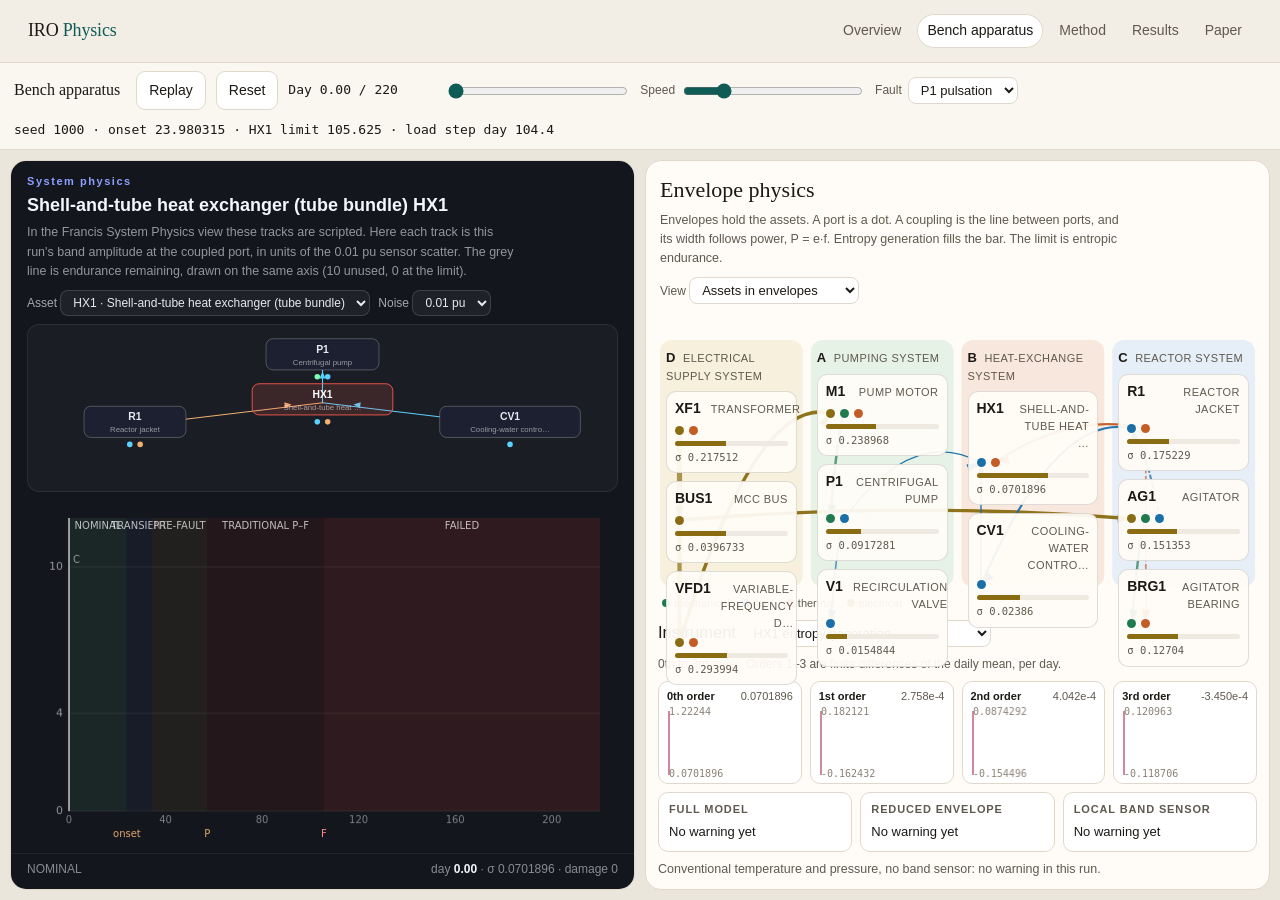
==== site/bench.html @ 2b1d7eea "Add the IRO Physics site and Pages workflow Publish a static bench apparatus for the toy plant: a cl" ====
<!DOCTYPE html>
<html lang="en">
<head>
  <meta charset="utf-8">
  <meta name="viewport" content="width=device-width, initial-scale=1">
  <title>Bench apparatus · IRO Physics</title>
  <link rel="stylesheet" href="css/site.css">
</head>
<body class="app">
  <header class="top">
    <a class="brand" href="index.html">IRO <span>Physics</span></a>
    <nav>
      <a href="index.html">Overview</a>
      <a href="bench.html" aria-current="page">Bench apparatus</a>
      <a href="method.html">Method</a>
      <a href="results.html">Results</a>
      <a href="paper.html">Paper</a>
    </nav>
  </header>
  <div class="bench-bar" id="benchBar"></div>
  <main class="split">
    <section class="pane" id="physics" aria-label="Classic physics view"></section>
    <section class="pane" id="envelope" aria-label="Envelope physics view"></section>
  </main>
  <script type="module" src="js/bench.js"></script>
</body>
</html>
---- site/css/site.css ----
:root {
  --paper: #f3efe6;
  --paper-2: #faf7f1;
  --card: #fffcf7;
  --ink: #1c1915;
  --muted: #5f594e;
  --faint: #8a8276;
  --line: #e0d8cb;
  --teal: #0f5c56;
  --teal-soft: #e5f2f0;
  --damage: #9f1239;
  --safe: #1f6b3a;
  --design: #8a6d12;
  --shadow: 0 10px 30px rgba(28, 25, 21, 0.05);
  --sans: "Segoe UI", "Helvetica Neue", Helvetica, Arial, sans-serif;
  --serif: "Iowan Old Style", Palatino, "Palatino Linotype", Georgia, serif;
  --mono: ui-monospace, "SFMono-Regular", Menlo, Consolas, monospace;
  --mech: #1f7a4d;
  --fluid: #1a6fa8;
  --therm: #c45c26;
  --elec: #8a6d12;
  color-scheme: light;
}

* { box-sizing: border-box; }
html, body { margin: 0; padding: 0; }
body {
  background: var(--paper);
  color: var(--ink);
  font: 16.5px/1.55 var(--sans);
}
a { color: var(--teal); }
a:hover { color: #083f3b; }
img, svg { max-width: 100%; }

.top {
  display: flex;
  align-items: center;
  justify-content: space-between;
  gap: 24px;
  padding: 14px 28px;
  border-bottom: 1px solid var(--line);
  background: rgba(243, 239, 230, 0.92);
  position: sticky;
  top: 0;
  z-index: 20;
}
.brand {
  font-family: var(--serif);
  font-size: 18px;
  color: var(--ink);
  text-decoration: none;
  letter-spacing: -0.01em;
}
.brand span { color: var(--teal); }
.top nav { display: flex; gap: 6px; flex-wrap: wrap; }
.top nav a {
  color: var(--muted);
  text-decoration: none;
  font-size: 14px;
  padding: 6px 10px;
  border-radius: 999px;
}
.top nav a[aria-current="page"] {
  color: var(--ink);
  background: #fff;
  box-shadow: inset 0 0 0 1px var(--line);
}

.wrap { max-width: 980px; margin: 0 auto; padding: 36px 24px 80px; }
.kicker {
  font-size: 12px;
  letter-spacing: 0.14em;
  text-transform: uppercase;
  color: var(--teal);
  font-weight: 650;
  margin: 0 0 8px;
}
h1 {
  font-family: var(--serif);
  font-weight: 500;
  font-size: 40px;
  line-height: 1.15;
  letter-spacing: -0.02em;
  margin: 0 0 16px;
}
.lede { font-size: 18.5px; line-height: 1.5; max-width: 68ch; margin: 0 0 18px; }
.lede + .lede { color: var(--muted); font-size: 16.5px; }
.actions { display: flex; gap: 10px; margin: 22px 0 8px; }

.btn, button.btn, a.btn {
  display: inline-flex;
  align-items: center;
  gap: 6px;
  border: 1px solid var(--line);
  background: #fff;
  color: var(--ink);
  border-radius: 9px;
  padding: 8px 12px;
  font: inherit;
  font-size: 14px;
  text-decoration: none;
  cursor: pointer;
}
.btn.primary { background: var(--teal); color: #fff; border-color: var(--teal); }
.btn.primary:hover { color: #fff; background: #0c4e49; }
.btn:hover { background: var(--paper-2); }

.story { margin-top: 36px; display: flex; flex-direction: column; gap: 34px; }
figure.plate {
  margin: 0;
  background: var(--card);
  border: 1px solid var(--line);
  border-radius: 16px;
  padding: 14px 14px 18px;
  box-shadow: var(--shadow);
}
figure.plate img { display: block; width: 100%; height: auto; border-radius: 8px; background: #fff; }
figure.plate figcaption { padding: 12px 8px 0; }
figure.plate h2 {
  font-family: var(--serif);
  font-size: 22px;
  font-weight: 500;
  margin: 0 0 6px;
}
figure.plate p { margin: 0; color: var(--muted); max-width: 78ch; }
.stats {
  display: grid;
  grid-template-columns: repeat(auto-fit, minmax(200px, 1fr));
  gap: 8px 16px;
  margin: 14px 0 0;
  padding: 0;
}
.stats div {
  border-top: 1px solid var(--line);
  padding-top: 6px;
}
.stats dt { font-size: 12px; color: var(--faint); margin: 0; }
.stats dd {
  margin: 2px 0 0;
  font-family: var(--mono);
  font-size: 13.5px;
  color: var(--ink);
  word-break: break-all;
}

.page h1 { font-size: 36px; }
.prose { max-width: 82ch; }
.prose h1 { display: none; }
.prose h2 { font-family: var(--serif); font-weight: 500; font-size: 26px; margin: 1.6em 0 0.4em; }
.prose h3 { font-size: 16px; margin: 1.3em 0 0.3em; }
.prose p { margin: 0.6em 0; }
.prose ul { padding-left: 1.2em; }
.prose code {
  font-family: var(--mono);
  font-size: 0.88em;
  background: #fff;
  border: 1px solid var(--line);
  border-radius: 4px;
  padding: 0 4px;
}
.prose pre {
  background: #1c1915;
  color: #f4efe6;
  padding: 12px 14px;
  border-radius: 10px;
  overflow: auto;
}
.prose pre code { background: none; border: 0; color: inherit; padding: 0; }
.prose table { border-collapse: collapse; width: 100%; margin: 12px 0 18px; font-size: 14px; }
.prose th, .prose td { border-bottom: 1px solid var(--line); text-align: left; vertical-align: top; padding: 7px 8px; }
.prose th { font-size: 12px; color: var(--muted); font-weight: 650; }
.table-scroll { overflow-x: auto; margin: 8px 0 20px; }
.tabs { display: flex; gap: 6px; margin: 8px 0 18px; }
.tabs button[aria-selected="true"] { background: var(--ink); color: #fff; border-color: var(--ink); }

.results h2 { font-family: var(--serif); font-weight: 500; font-size: 28px; margin: 36px 0 8px; }
.results h3 { font-size: 15px; margin: 22px 0 8px; color: var(--muted); font-weight: 650; }
.results .note { color: var(--muted); max-width: 78ch; }
.results table { border-collapse: collapse; width: 100%; font-size: 13.5px; background: var(--card); }
.results th, .results td {
  border-bottom: 1px solid var(--line);
  padding: 7px 8px;
  text-align: left;
  vertical-align: top;
  font-variant-numeric: tabular-nums;
}
.results th { font-size: 11.5px; letter-spacing: 0.02em; color: var(--muted); font-weight: 650; background: #f7f3eb; }
.results td.num, .results th.num { font-family: var(--mono); font-size: 12px; }
.results figure.plate { margin: 14px 0 8px; }
.pair {
  display: grid;
  grid-template-columns: repeat(auto-fit, minmax(180px, 1fr));
  gap: 8px 18px;
  margin: 8px 0 0;
}
.pair div { border-top: 1px solid var(--line); padding-top: 6px; }
.pair dt { font-size: 12px; color: var(--faint); }
.pair dd { margin: 2px 0 0; font-family: var(--mono); font-size: 13px; }

.paper-card {
  margin-top: 18px;
  background: var(--card);
  border: 1px dashed var(--line);
  border-radius: 16px;
  padding: 28px;
  max-width: 640px;
}
.paper-card.live { border-style: solid; }
.paper-card h2 { font-family: var(--serif); font-weight: 500; margin: 0 0 8px; }
.placeholder {
  display: inline-block;
  font-size: 12px;
  letter-spacing: 0.08em;
  text-transform: uppercase;
  color: var(--warn);
  font-weight: 700;
  margin-bottom: 8px;
}

.foot {
  max-width: 980px;
  margin: 0 auto;
  padding: 8px 24px 28px;
  color: var(--faint);
  font-size: 13px;
}

/* Bench */
body.app { height: 100vh; overflow: hidden; display: flex; flex-direction: column; background: #ebe6dc; }
body.app .top { flex: none; }
.bench-bar {
  flex: none;
  display: flex;
  align-items: center;
  gap: 10px;
  padding: 8px 14px;
  border-bottom: 1px solid var(--line);
  background: var(--paper-2);
  flex-wrap: wrap;
}
.bench-name { font-family: var(--serif); font-size: 16px; margin-right: 6px; }
.bench-bar label { font-size: 12px; color: var(--muted); display: inline-flex; align-items: center; gap: 6px; }
.bench-bar input[type="range"] { width: 180px; accent-color: var(--teal); }
.bench-bar select, .pane select {
  font: inherit;
  font-size: 13px;
  background: #fff;
  color: var(--ink);
  border: 1px solid var(--line);
  border-radius: 8px;
  padding: 4px 8px;
}
.day-read { font-family: var(--mono); font-size: 13px; min-width: 148px; }
.split { flex: 1; min-height: 0; display: flex; gap: 10px; padding: 10px; }
.pane {
  flex: 1;
  min-width: 0;
  min-height: 0;
  display: flex;
  flex-direction: column;
  background: var(--card);
  border: 1px solid var(--line);
  border-radius: 16px;
  overflow: hidden;
}
.pane-scroll { overflow: auto; display: flex; flex-direction: column; height: 100%; }

.physics {
  background: #14161d;
  color: #e7e9f0;
  height: 100%;
  display: flex;
  flex-direction: column;
  min-height: 0;
}
.physics header { padding: 12px 16px 0; flex: none; }
.phys-kicker {
  color: #8ea0ff;
  font-size: 11px;
  font-weight: 700;
  letter-spacing: 0.14em;
}
.physics h2 { margin: 2px 0 0; font-size: 18px; font-weight: 600; color: #f4f6fb; }
.physics .honest {
  margin: 4px 0 0;
  color: rgba(255, 255, 255, 0.55);
  font-size: 12.5px;
  max-width: 70ch;
}
.phys-controls {
  display: flex;
  flex-wrap: wrap;
  gap: 8px;
  align-items: center;
  padding: 8px 16px;
  font-size: 12px;
  color: rgba(255, 255, 255, 0.62);
}
.physics button, .physics select {
  background: rgba(255, 255, 255, 0.05);
  color: #e7e9f0;
  border: 1px solid rgba(255, 255, 255, 0.14);
  border-radius: 8px;
  font: inherit;
  font-size: 12px;
  padding: 4px 8px;
}
.physics button { cursor: pointer; }
.physics input[type="range"] { accent-color: #8ea0ff; width: 90px; }
.phys-sch { height: 168px; margin: 0 16px; flex: none; background: rgba(255, 255, 255, 0.03); border: 1px solid rgba(255, 255, 255, 0.08); border-radius: 12px; }
.phys-sch svg { width: 100%; height: 100%; display: block; }
.chart-wrap { position: relative; flex: 1; min-height: 180px; margin: 8px 16px 0; }
.chart-wrap canvas { width: 100%; height: 100%; display: block; }
.tip {
  position: absolute;
  z-index: 3;
  pointer-events: none;
  background: #0d0f14;
  color: #e7e9f0;
  border: 1px solid rgba(255, 255, 255, 0.16);
  border-radius: 8px;
  padding: 7px 9px;
  font-size: 12px;
  line-height: 1.4;
  max-width: 240px;
  box-shadow: 0 8px 24px rgba(0, 0, 0, 0.4);
}
.tip[hidden] { display: none; }
.tip b { font-size: 12.5px; }
.tip .sub { color: rgba(255, 255, 255, 0.55); }
.phys-foot {
  flex: none;
  display: flex;
  justify-content: space-between;
  gap: 12px;
  padding: 6px 16px 10px;
  color: rgba(255, 255, 255, 0.5);
  font-size: 12px;
  border-top: 1px solid rgba(255, 255, 255, 0.06);
  margin-top: 6px;
}
.phys-foot b { color: #f4f6fb; font-weight: 650; }

.env-head { padding: 12px 14px 0; flex: none; }
.env-head h2 { margin: 0; font-family: var(--serif); font-weight: 500; font-size: 22px; }
.env-head .honest { margin: 4px 0 0; color: var(--muted); font-size: 12.5px; max-width: 68ch; }
.env-tools { display: flex; flex-wrap: wrap; gap: 8px; align-items: center; padding: 8px 14px; font-size: 12px; color: var(--muted); }
.env-stage { position: relative; flex: 1; min-height: 240px; margin: 0 10px; }
.env-svg { position: absolute; inset: 0; width: 100%; height: 100%; overflow: visible; z-index: 1; }
.env-cols {
  position: relative;
  z-index: 2;
  display: flex;
  gap: 8px;
  height: 100%;
  padding: 28px 4px 8px;
  pointer-events: none;
}
.env-col {
  flex: 1;
  min-width: 0;
  border-radius: 12px;
  padding: 8px 6px;
  display: flex;
  flex-direction: column;
  pointer-events: none;
}
.env-col header {
  font-size: 11px;
  letter-spacing: 0.04em;
  text-transform: uppercase;
  color: var(--muted);
  margin-bottom: 6px;
}
.env-col header b { color: var(--ink); font-size: 13px; letter-spacing: 0; margin-right: 4px; }
.env-stack { display: flex; flex-direction: column; justify-content: space-evenly; gap: 8px; flex: 1; }
.asset {
  pointer-events: auto;
  background: rgba(255, 252, 247, 0.94);
  border: 1px solid rgba(28, 25, 21, 0.14);
  border-radius: 10px;
  padding: 6px 8px 7px;
}
.asset.at-limit { box-shadow: inset 0 0 0 1.5px var(--damage); }
.asset header { display: flex; justify-content: space-between; gap: 6px; align-items: baseline; }
.asset header b { font-size: 14px; }
.asset header span { font-size: 11px; color: var(--muted); text-align: right; }
.ports { display: flex; gap: 5px; margin-top: 5px; flex-wrap: wrap; }
.port {
  width: 9px; height: 9px; border-radius: 50%;
  box-shadow: 0 0 0 1px rgba(255, 255, 255, 0.8);
}
.meter { height: 5px; border-radius: 99px; background: #efeae1; margin-top: 6px; overflow: hidden; }
.meter i { display: block; height: 100%; width: 0; background: var(--safe); }
.meter i.region-design { background: var(--design); }
.meter i.region-safe { background: var(--safe); }
.meter i.region-damage { background: var(--damage); }
.asset .nums { display: block; margin-top: 3px; font-family: var(--mono); font-size: 10.5px; color: var(--muted); }
.asset.at-limit .nums { color: var(--damage); }
.legend {
  display: flex; gap: 12px; flex-wrap: wrap;
  padding: 0 16px 4px;
  font-size: 11px; color: var(--muted);
}
.legend i { display: inline-block; width: 8px; height: 8px; border-radius: 50%; margin-right: 4px; }

.below { flex: none; padding: 4px 12px 10px; display: flex; flex-direction: column; gap: 8px; }
.deriv-head { display: flex; justify-content: space-between; gap: 8px; align-items: baseline; flex-wrap: wrap; }
.deriv-head p { margin: 0; font-size: 12px; color: var(--muted); }
.deriv-grid { display: grid; grid-template-columns: repeat(4, 1fr); gap: 8px; }
.deriv-grid figure {
  margin: 0;
  background: #fff;
  border: 1px solid var(--line);
  border-radius: 10px;
  padding: 6px 6px 4px;
  min-width: 0;
}
.deriv-grid figcaption {
  display: flex; justify-content: space-between; gap: 6px;
  font-size: 11px; color: var(--muted); padding: 0 2px 2px;
}
.deriv-grid figcaption b { color: var(--ink); font-weight: 650; }
.deriv-grid canvas { width: 100%; height: 72px; display: block; }
.warn-grid { display: grid; grid-template-columns: repeat(3, 1fr); gap: 8px; }
.warn {
  border: 1px solid var(--line);
  border-radius: 10px;
  padding: 8px 10px;
  background: #fff;
  min-width: 0;
}
.warn.fired { border-color: #b7d4cf; background: var(--teal-soft); }
.warn h3 { margin: 0 0 4px; font-size: 11px; letter-spacing: 0.08em; text-transform: uppercase; color: var(--muted); }
.warn p { margin: 0; font-size: 13px; }
.warn .cause { font-family: var(--mono); font-size: 12px; margin-top: 4px; word-break: break-word; }
.local-dc { margin: 0; font-size: 12.5px; color: var(--muted); }

@media (max-width: 1100px) {
  body.app { height: auto; overflow: auto; }
  .split { flex-direction: column; }
  .pane { min-height: 760px; }
  .deriv-grid, .warn-grid { grid-template-columns: 1fr 1fr; }
}
@media (max-width: 720px) {
  h1 { font-size: 32px; }
  .top { padding: 12px 14px; }
  .deriv-grid, .warn-grid { grid-template-columns: 1fr; }
}
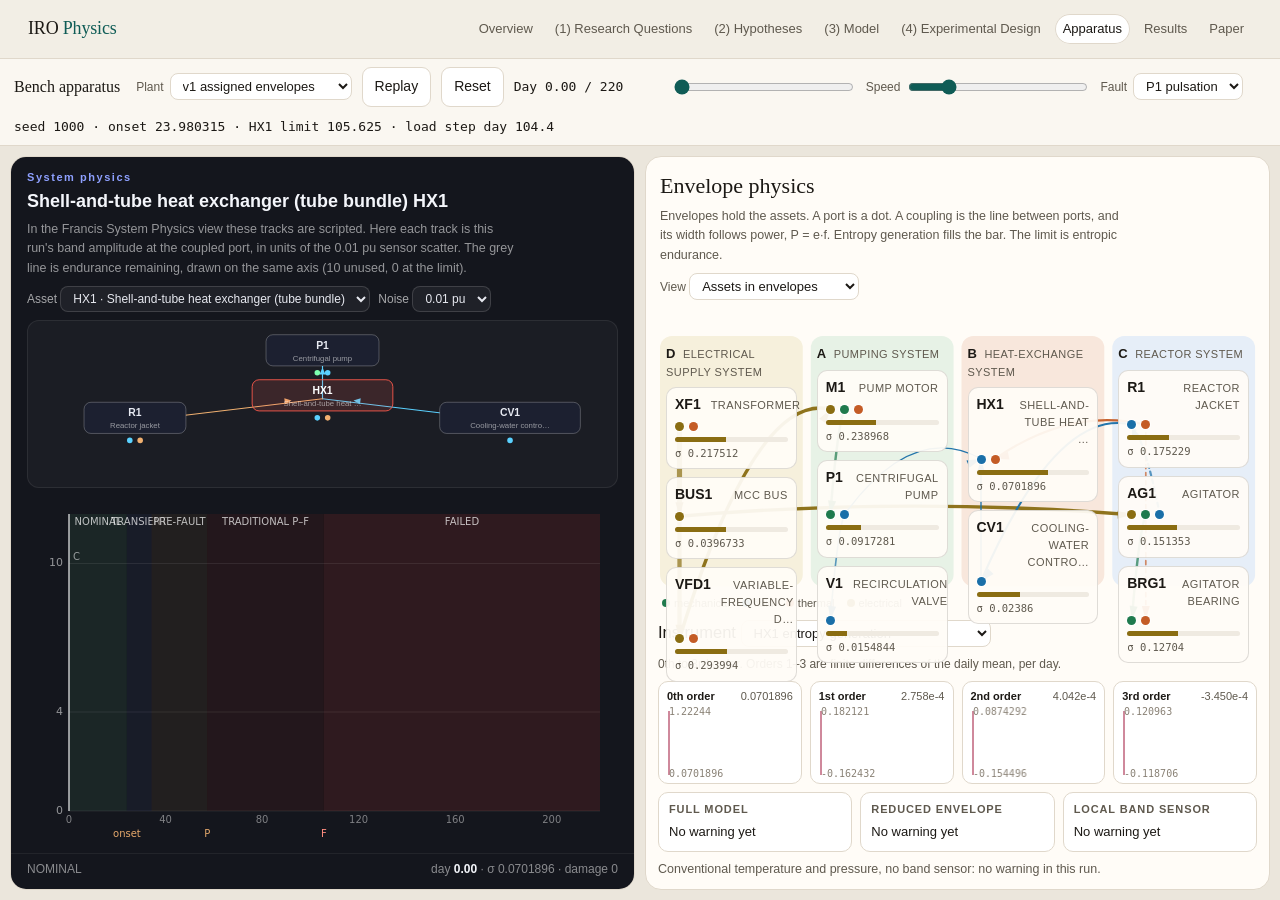
==== commit d5a806a9: "Split the method into numbered pages and add the v2 plant Navigation is Overview, (1) Research Quest" ====
--- a/site/bench.html
+++ b/site/bench.html
@@ -3,25 +3,21 @@
 <head>
   <meta charset="utf-8">
   <meta name="viewport" content="width=device-width, initial-scale=1">
-  <title>Bench apparatus · IRO Physics</title>
+  <title>Apparatus · IRO Physics</title>
   <link rel="stylesheet" href="css/site.css">
 </head>
 <body class="app">
-  <header class="top">
-    <a class="brand" href="index.html">IRO <span>Physics</span></a>
-    <nav>
-      <a href="index.html">Overview</a>
-      <a href="bench.html" aria-current="page">Bench apparatus</a>
-      <a href="method.html">Method</a>
-      <a href="results.html">Results</a>
-      <a href="paper.html">Paper</a>
-    </nav>
-  </header>
+  <header class="top" data-page="bench.html"></header>
   <div class="bench-bar" id="benchBar"></div>
-  <main class="split">
+  <main class="split" id="v1views">
     <section class="pane" id="physics" aria-label="Classic physics view"></section>
     <section class="pane" id="envelope" aria-label="Envelope physics view"></section>
   </main>
+  <main class="v2-layout" id="v2views" hidden>
+    <section class="pane v2-graph" id="v2graph" aria-label="v2 envelope graph"></section>
+    <aside class="v2-detail" id="v2detail"></aside>
+  </main>
+  <script type="module" src="js/nav.js"></script>
   <script type="module" src="js/bench.js"></script>
 </body>
 </html>
--- a/site/css/site.css
+++ b/site/css/site.css
@@ -23,6 +23,7 @@
 }
 
 * { box-sizing: border-box; }
+[hidden] { display: none !important; }
 html, body { margin: 0; padding: 0; }
 body {
   background: var(--paper);
@@ -57,9 +58,10 @@
 .top nav a {
   color: var(--muted);
   text-decoration: none;
-  font-size: 14px;
-  padding: 6px 10px;
+  font-size: 13px;
+  padding: 5px 8px;
   border-radius: 999px;
+  white-space: nowrap;
 }
 .top nav a[aria-current="page"] {
   color: var(--ink);
@@ -213,10 +215,60 @@
   font-size: 12px;
   letter-spacing: 0.08em;
   text-transform: uppercase;
-  color: var(--warn);
+  color: #9a3412;
   font-weight: 700;
   margin-bottom: 8px;
 }
+.badge {
+  display: inline-block;
+  font-size: 11px;
+  letter-spacing: 0.06em;
+  text-transform: uppercase;
+  font-weight: 700;
+  border-radius: 999px;
+  padding: 2px 8px;
+  margin-right: 8px;
+  vertical-align: 2px;
+}
+.badge.open { background: #f4efe6; color: #5f594e; }
+.badge.progress { background: #e7eef8; color: #1a4f86; }
+.badge.partly { background: #f8e7dc; color: #9a3412; }
+.badge.answered { background: #e5f2e6; color: #1f6b3a; }
+.badge.ongoing { background: #f3eedf; color: #6b5420; }
+.badge.draft { background: #f8e7dc; color: #9a3412; }
+.rq { border-top: 1px solid var(--line); padding: 16px 0 6px; }
+.rq h2 { font-family: var(--serif); font-weight: 500; font-size: 22px; margin: 0 0 8px; }
+.hyp {
+  background: var(--card);
+  border: 1px solid var(--line);
+  border-radius: 14px;
+  padding: 14px 16px 8px;
+  margin: 12px 0;
+}
+.hyp h2 { font-family: var(--serif); font-weight: 500; font-size: 22px; margin: 6px 0; }
+.hyp dl { display: grid; grid-template-columns: 140px 1fr; gap: 4px 12px; margin: 8px 0; }
+.hyp dt { color: var(--faint); font-size: 13px; }
+.hyp dd { margin: 0; }
+.draft-banner {
+  border: 1px solid #e7cbb8;
+  background: #fbf3ec;
+  border-radius: 12px;
+  padding: 12px 14px;
+  margin: 12px 0 18px;
+}
+.v2-note {
+  margin: 0 14px 8px;
+  color: var(--muted);
+  font-size: 13px;
+}
+.v2-layout { display: flex; min-height: 0; flex: 1; }
+.v2-graph { flex: 1.4; min-width: 0; display: flex; flex-direction: column; }
+#v2svg { flex: 1; min-height: 0; }
+#v2svg svg { width: 100%; height: 100%; display: block; }
+.v2-detail { flex: 0.8; overflow: auto; padding: 12px 14px 18px; border-left: 1px solid var(--line); }
+.v2-detail h2 { font-family: var(--serif); font-weight: 500; margin: 0 0 6px; }
+.chip-row { display: flex; flex-wrap: wrap; gap: 6px; margin: 8px 0; }
+.chip { font-family: var(--mono); font-size: 12px; background: #fff; border: 1px solid var(--line); border-radius: 8px; padding: 3px 6px; }
 
 .foot {
   max-width: 980px;
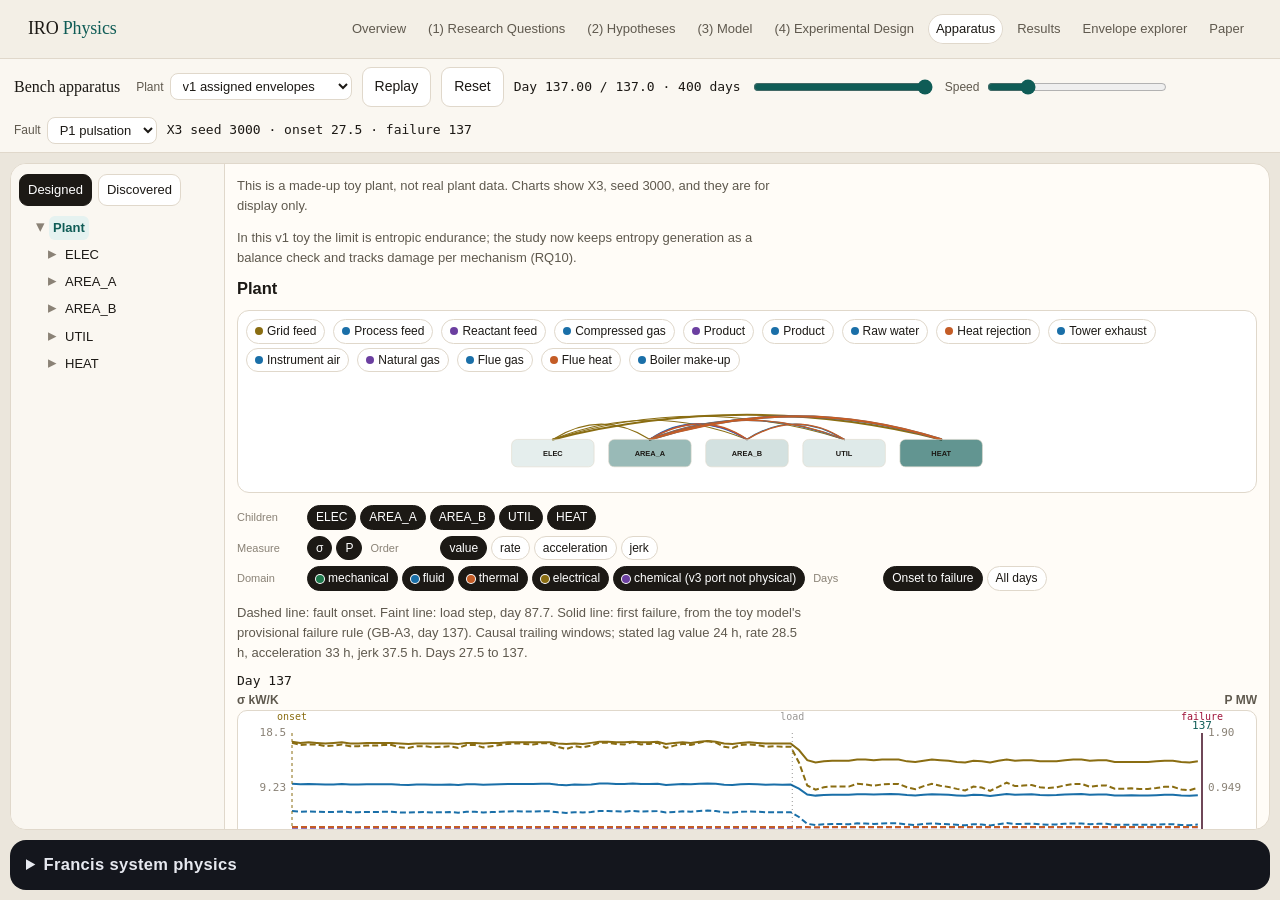
==== commit 14ff49a1: "Show the v3 chart in the window and play it from the top bar The chart was drawn, then clipped under" ====
--- a/site/bench.html
+++ b/site/bench.html
@@ -9,9 +9,12 @@
 <body class="app">
   <header class="top" data-page="bench.html"></header>
   <div class="bench-bar" id="benchBar"></div>
-  <main class="split" id="v1views">
-    <section class="pane" id="physics" aria-label="Classic physics view"></section>
-    <section class="pane" id="envelope" aria-label="Envelope physics view"></section>
+  <main class="bench-column" id="v1views">
+    <section class="pane envelope-stage" id="envelope" aria-label="Envelope physics view"></section>
+    <details class="francis-fold" id="francis">
+      <summary>Francis system physics</summary>
+      <section class="francis-body" id="physics" aria-label="Classic physics view"></section>
+    </details>
   </main>
   <main class="v2-layout" id="v2views" hidden>
     <section class="pane v2-graph" id="v2graph" aria-label="v2 envelope graph"></section>
--- a/site/css/site.css
+++ b/site/css/site.css
@@ -41,11 +41,13 @@
   gap: 24px;
   padding: 14px 28px;
   border-bottom: 1px solid var(--line);
-  background: rgba(243, 239, 230, 0.92);
+  background: var(--paper);
   position: sticky;
   top: 0;
-  z-index: 20;
-}
+  z-index: 30;
+}
+html { scroll-padding-top: 76px; }
+h1, h2, .env-head { scroll-margin-top: 76px; }
 .brand {
   font-family: var(--serif);
   font-size: 18px;
@@ -87,6 +89,181 @@
   margin: 0 0 16px;
 }
 .lede { font-size: 18.5px; line-height: 1.5; max-width: 68ch; margin: 0 0 18px; }
+.opening p { font-size: 17.5px; line-height: 1.5; max-width: 74ch; margin: 0 0 14px; }
+
+.explorer { max-width: 1100px; }
+.ex-bar { display: flex; flex-wrap: wrap; align-items: center; gap: 12px 18px; margin: 8px 0 10px; }
+.seg { display: flex; gap: 6px; }
+.seg button[aria-pressed="true"] { background: var(--ink); color: #fff; border-color: var(--ink); }
+.dom-legend { display: flex; flex-wrap: wrap; gap: 8px 14px; list-style: none; margin: 0; padding: 0; }
+.dom-legend li { display: flex; align-items: center; gap: 6px; font-size: 13px; color: var(--muted); }
+.dom-legend i { width: 10px; height: 10px; border-radius: 50%; display: block; }
+.ex-note { margin: 8px 0 12px; color: var(--muted); max-width: 78ch; }
+.tree { padding: 8px 0 12px; overflow-x: auto; flex-shrink: 0; }
+.enode { display: flex; flex-direction: column; align-items: center; gap: 0; min-width: 0; }
+.ecard { display: flex; flex-direction: column; align-items: center; gap: 6px; }
+.enode-btn {
+  background: #fff;
+  border: 1px solid var(--line);
+  border-radius: 12px;
+  padding: 8px 12px;
+  min-width: 72px;
+  font: inherit;
+  font-weight: 650;
+  color: var(--ink);
+  cursor: pointer;
+}
+.enode-btn[aria-pressed="true"] { box-shadow: inset 0 0 0 2px var(--teal); }
+.bports { display: flex; flex-wrap: wrap; justify-content: center; gap: 6px 8px; max-width: 640px; }
+.bport {
+  display: flex; align-items: center; gap: 4px;
+  border: 0; background: transparent; padding: 0;
+  font: inherit; font-size: 11px; color: var(--muted); cursor: pointer;
+}
+.bport i { width: 8px; height: 8px; border-radius: 50%; display: block; }
+.nest { display: flex; flex-direction: column; align-items: center; width: 100%; }
+.stem { width: 1px; height: 14px; background: var(--line); }
+.kids { display: flex; flex-wrap: nowrap; justify-content: center; gap: 18px 14px; position: relative; width: max-content; min-width: 100%; padding-top: 10px; }
+.kids > .enode { position: relative; z-index: 1; }
+.sibs { position: absolute; inset: 0; width: 100%; height: 100%; overflow: visible; pointer-events: none; z-index: 0; }
+.chart-row { display: flex; flex-direction: column; gap: 16px; flex-shrink: 0; }
+.nest-root > .ex-note,
+.nest-root > .ex-bar { flex-shrink: 0; }
+.calc-card { background: var(--card); border: 1px solid var(--line); border-radius: 14px; padding: 12px; width: 100%; }
+.calc-card h2 { font-family: var(--serif); font-weight: 500; font-size: 22px; margin: 0 0 8px; }
+.calc-card h3 { margin: 8px 0 4px; font-size: 13px; color: var(--muted); font-weight: 650; }
+.orders { display: grid; grid-template-columns: repeat(4, minmax(0, 1fr)); gap: 8px; }
+.orders figure { margin: 0; }
+.orders figcaption { font-size: 11px; color: var(--faint); }
+.orders canvas { width: 100%; height: 120px; display: block; background: #fff; border-radius: 8px; border: 1px solid var(--line); }
+.orders figcaption span, .calc-card h3 span { color: var(--faint); font-weight: 500; }
+.sigma-check { margin: 4px 0 8px; color: var(--muted); font-size: 12.5px; }
+.plant-sigma { margin: 0 0 10px; color: var(--muted); font-size: 13px; max-width: 88ch; }
+
+.board-root { height: 100%; min-height: 0; }
+.board { display: flex; height: 100%; min-height: 0; }
+.board-nav {
+  width: 214px;
+  flex: none;
+  overflow: auto;
+  border-right: 1px solid var(--line);
+  padding: 10px 8px 18px;
+  background: var(--paper-2);
+}
+.board-nav .seg { margin-bottom: 8px; flex-wrap: wrap; align-items: flex-start; }
+.board-nav .btn { padding: 5px 8px; font-size: 13px; }
+.diagram svg { width: 100%; height: 120px; display: block; }
+.nav-list { list-style: none; margin: 0; padding: 0 0 0 12px; }
+.nav-list > li { margin: 1px 0; }
+.nav-pick, .twist {
+  border: 0;
+  background: transparent;
+  font: inherit;
+  color: var(--ink);
+  cursor: pointer;
+}
+.twist { width: 18px; color: var(--faint); padding: 0; }
+.twist.leaf { display: inline-block; }
+.nav-pick { text-align: left; padding: 2px 4px; border-radius: 6px; font-size: 13px; }
+.nav-pick[aria-current="true"] { background: var(--teal-soft); color: var(--teal); font-weight: 700; }
+.board-main {
+  flex: 1; min-width: 0; min-height: 0; overflow: auto;
+  display: flex; flex-direction: column;
+  padding: 8px 12px 12px;
+}
+.now-read { margin: 0 0 4px; font-family: var(--mono); font-size: 13px; color: var(--ink); min-height: 1.2em; }
+.board-main .ex-note { margin: 4px 0 8px; font-size: 13px; }
+.crumbs { display: flex; flex-wrap: wrap; gap: 4px 6px; align-items: center; margin: 0 0 8px; }
+.crumbs button { border: 0; background: transparent; font: inherit; color: var(--teal); cursor: pointer; padding: 0; }
+.crumbs button[aria-current="page"] { color: var(--ink); font-weight: 700; cursor: default; }
+.crumbs span { color: var(--faint); }
+.board-top { border: 1px solid var(--line); border-radius: 12px; background: #fff; padding: 8px 8px 0; margin-bottom: 8px; }
+.port-row { display: flex; flex-wrap: wrap; gap: 4px 8px; min-height: 18px; }
+.port-chip, .chip-btn {
+  display: inline-flex; align-items: center; gap: 4px;
+  border: 1px solid var(--line); background: #fff; color: var(--ink);
+  border-radius: 999px; padding: 2px 8px; font: inherit; font-size: 12px; cursor: pointer;
+}
+.port-chip i, .chip-btn i { width: 8px; height: 8px; border-radius: 50%; display: block; }
+.chip-btn[aria-pressed="true"] { background: var(--ink); color: #fff; border-color: var(--ink); }
+.chip-btn[aria-pressed="true"] i { box-shadow: 0 0 0 1px #fff; }
+.port-note { min-height: 0; margin: 4px 0; }
+.port-note:empty { display: none; }
+.diagram g { cursor: pointer; }
+.filters { display: flex; flex-direction: column; gap: 6px; margin: 4px 0 8px; }
+.filter-row { display: flex; flex-wrap: wrap; gap: 6px 8px; align-items: center; }
+.filter-row > span { font-size: 11px; color: var(--faint); min-width: 62px; }
+.filter-row > div { display: flex; flex-wrap: wrap; gap: 4px; }
+.axis-labels { display: flex; justify-content: space-between; font-size: 12px; color: var(--muted); font-weight: 650; }
+.chart-stage { position: relative; flex: 1 1 180px; min-height: 160px; height: auto; }
+.chart-stage canvas { width: 100%; height: 100%; display: block; background: #fff; border: 1px solid var(--line); border-radius: 10px; }
+.readout {
+  position: absolute; z-index: 2; max-width: 240px;
+  background: #fff; border: 1px solid var(--line); border-radius: 8px;
+  padding: 6px 8px; font-size: 12px; color: var(--ink);
+  box-shadow: var(--shadow); pointer-events: none;
+}
+.readout[hidden] { display: none; }
+.readout div { display: flex; gap: 6px; align-items: center; margin-top: 2px; }
+.readout i { width: 8px; height: 8px; border-radius: 50%; display: block; flex: none; }
+.scale-note { margin: 4px 0; color: var(--muted); font-size: 12.5px; }
+.scale-note:empty { display: none; }
+.trace-legend { list-style: none; display: flex; flex-wrap: wrap; gap: 6px 12px; margin: 6px 0; padding: 0; }
+.trace-legend button { border: 0; background: transparent; font: inherit; font-size: 12.5px; color: var(--ink); cursor: pointer; display: inline-flex; gap: 6px; align-items: center; }
+.trace-legend button[aria-pressed="true"] { font-weight: 700; }
+.trace-legend i { width: 10px; height: 10px; border-radius: 50%; display: block; }
+.trace-legend span { color: var(--faint); }
+.nav-toggle, .nav-backdrop { display: none; }
+@media (max-width: 800px) {
+  .envelope-stage { overflow: visible; flex: none; min-height: 0; }
+  .nav-toggle { display: inline-flex; margin: 8px 10px 0; position: sticky; top: 0; z-index: 4; background: #fff; }
+  .board { flex-direction: column; height: auto; }
+  .board-nav {
+    position: fixed; z-index: 30; top: 0; left: 0; bottom: 0; width: min(280px, 86vw);
+    transform: translateX(-105%); transition: transform 0.16s ease; box-shadow: var(--shadow);
+  }
+  .board-nav.open { transform: none; }
+  .nav-backdrop { display: block; position: fixed; inset: 0; background: rgba(28, 25, 21, 0.28); z-index: 25; }
+  .nav-backdrop[hidden] { display: none; }
+  .chart-stage { height: 240px; }
+}
+.bench-column {
+  flex: 1;
+  min-height: 0;
+  display: flex;
+  flex-direction: column;
+  overflow: auto;
+  padding: 10px;
+  gap: 10px;
+}
+.envelope-stage { flex: 1 1 auto; min-height: 0; overflow: hidden; }
+.francis-fold {
+  flex: none;
+  background: #14161d;
+  color: #e7e9f0;
+  border-radius: 16px;
+  overflow: hidden;
+}
+.francis-fold summary {
+  cursor: pointer;
+  padding: 12px 16px;
+  font-weight: 650;
+  letter-spacing: 0.02em;
+}
+.francis-body { height: 680px; }
+.francis-body .physics { height: 100%; }
+@media (max-width: 1100px) {
+  #envelope .board { height: 100%; min-height: 0; }
+}
+.pane .nest-root { height: 100%; overflow: auto; padding: 10px 12px 28px; }
+@media (min-width: 1100px) {
+  body.app #v1views #envelope { flex: 1 1 auto; }
+}
+@media (max-width: 720px) {
+  .enode-btn { min-width: 64px; padding: 7px 8px; }
+  .kids { flex-wrap: wrap; width: 100%; min-width: 0; justify-content: center; }
+  .orders { grid-template-columns: repeat(2, minmax(0, 1fr)); }
+}
 .lede + .lede { color: var(--muted); font-size: 16.5px; }
 .actions { display: flex; gap: 10px; margin: 22px 0 8px; }
 
@@ -126,6 +303,7 @@
   margin: 0 0 6px;
 }
 figure.plate p { margin: 0; color: var(--muted); max-width: 78ch; }
+.step-link { margin: 8px 0 0; }
 .stats {
   display: grid;
   grid-template-columns: repeat(auto-fit, minmax(200px, 1fr));
@@ -173,7 +351,7 @@
 .prose th, .prose td { border-bottom: 1px solid var(--line); text-align: left; vertical-align: top; padding: 7px 8px; }
 .prose th { font-size: 12px; color: var(--muted); font-weight: 650; }
 .table-scroll { overflow-x: auto; margin: 8px 0 20px; }
-.tabs { display: flex; gap: 6px; margin: 8px 0 18px; }
+.tabs { display: flex; flex-wrap: wrap; gap: 6px; margin: 8px 0 18px; }
 .tabs button[aria-selected="true"] { background: var(--ink); color: #fff; border-color: var(--ink); }
 
 .results h2 { font-family: var(--serif); font-weight: 500; font-size: 28px; margin: 36px 0 8px; }
@@ -246,9 +424,10 @@
   margin: 12px 0;
 }
 .hyp h2 { font-family: var(--serif); font-weight: 500; font-size: 22px; margin: 6px 0; }
-.hyp dl { display: grid; grid-template-columns: 140px 1fr; gap: 4px 12px; margin: 8px 0; }
+.hyp dl { display: grid; grid-template-columns: 140px minmax(0, 1fr); gap: 4px 12px; margin: 8px 0; }
 .hyp dt { color: var(--faint); font-size: 13px; }
-.hyp dd { margin: 0; }
+.hyp dd { margin: 0; overflow-wrap: anywhere; }
+.hyp li { overflow-wrap: anywhere; }
 .draft-banner {
   border: 1px solid #e7cbb8;
   background: #fbf3ec;
@@ -398,7 +577,7 @@
 .env-head h2 { margin: 0; font-family: var(--serif); font-weight: 500; font-size: 22px; }
 .env-head .honest { margin: 4px 0 0; color: var(--muted); font-size: 12.5px; max-width: 68ch; }
 .env-tools { display: flex; flex-wrap: wrap; gap: 8px; align-items: center; padding: 8px 14px; font-size: 12px; color: var(--muted); }
-.env-stage { position: relative; flex: 1; min-height: 240px; margin: 0 10px; }
+.env-stage { position: relative; flex: 1 1 300px; min-height: 300px; margin: 0 10px 8px; overflow: hidden; }
 .env-svg { position: absolute; inset: 0; width: 100%; height: 100%; overflow: visible; z-index: 1; }
 .env-cols {
   position: relative;
@@ -412,8 +591,9 @@
 .env-col {
   flex: 1;
   min-width: 0;
+  min-height: 0;
   border-radius: 12px;
-  padding: 8px 6px;
+  padding: 6px 6px;
   display: flex;
   flex-direction: column;
   pointer-events: none;
@@ -426,13 +606,14 @@
   margin-bottom: 6px;
 }
 .env-col header b { color: var(--ink); font-size: 13px; letter-spacing: 0; margin-right: 4px; }
-.env-stack { display: flex; flex-direction: column; justify-content: space-evenly; gap: 8px; flex: 1; }
+.env-stack { display: flex; flex-direction: column; justify-content: flex-start; gap: 6px; flex: 1; min-height: 0; overflow: auto; }
 .asset {
   pointer-events: auto;
+  flex: none;
   background: rgba(255, 252, 247, 0.94);
   border: 1px solid rgba(28, 25, 21, 0.14);
   border-radius: 10px;
-  padding: 6px 8px 7px;
+  padding: 4px 6px 5px;
 }
 .asset.at-limit { box-shadow: inset 0 0 0 1.5px var(--damage); }
 .asset header { display: flex; justify-content: space-between; gap: 6px; align-items: baseline; }
@@ -452,12 +633,13 @@
 .asset.at-limit .nums { color: var(--damage); }
 .legend {
   display: flex; gap: 12px; flex-wrap: wrap;
-  padding: 0 16px 4px;
+  flex: none;
+  padding: 4px 16px 2px;
   font-size: 11px; color: var(--muted);
 }
 .legend i { display: inline-block; width: 8px; height: 8px; border-radius: 50%; margin-right: 4px; }
 
-.below { flex: none; padding: 4px 12px 10px; display: flex; flex-direction: column; gap: 8px; }
+.below { flex: none; position: relative; z-index: 3; background: var(--card); padding: 4px 12px 10px; display: flex; flex-direction: column; gap: 8px; }
 .deriv-head { display: flex; justify-content: space-between; gap: 8px; align-items: baseline; flex-wrap: wrap; }
 .deriv-head p { margin: 0; font-size: 12px; color: var(--muted); }
 .deriv-grid { display: grid; grid-template-columns: repeat(4, 1fr); gap: 8px; }
@@ -474,7 +656,9 @@
   font-size: 11px; color: var(--muted); padding: 0 2px 2px;
 }
 .deriv-grid figcaption b { color: var(--ink); font-weight: 650; }
-.deriv-grid canvas { width: 100%; height: 72px; display: block; }
+.deriv-grid canvas { width: 100%; height: 56px; display: block; }
+.v2-legend { display: flex; gap: 14px; flex-wrap: wrap; padding: 0 16px 8px; font-size: 12px; color: var(--ink); }
+.v2-legend i { display: inline-block; width: 10px; height: 10px; border-radius: 3px; margin-right: 5px; vertical-align: -1px; }
 .warn-grid { display: grid; grid-template-columns: repeat(3, 1fr); gap: 8px; }
 .warn {
   border: 1px solid var(--line);
@@ -489,14 +673,72 @@
 .warn .cause { font-family: var(--mono); font-size: 12px; margin-top: 4px; word-break: break-word; }
 .local-dc { margin: 0; font-size: 12.5px; color: var(--muted); }
 
+.env-cols.is-reduced {
+  align-items: center;
+  justify-content: center;
+  padding: 18px 10px 12px;
+}
+.reduced-row {
+  display: flex;
+  flex-wrap: nowrap;
+  justify-content: center;
+  align-items: flex-start;
+  gap: 22px 14px;
+  width: 100%;
+}
+.reduced-node {
+  position: relative;
+  flex: 1 1 0;
+  min-width: 0;
+  max-width: 190px;
+  border: 1px solid rgba(28, 25, 21, 0.16);
+  border-radius: 16px;
+  padding: 10px 18px 8px;
+  text-align: center;
+  cursor: pointer;
+}
+.reduced-node header { font-size: 12px; color: var(--muted); margin-bottom: 4px; }
+.reduced-node header b { color: var(--ink); font-size: 16px; margin-right: 4px; }
+.reduced-node .edge {
+  position: absolute;
+  top: 28px;
+  display: flex;
+  flex-direction: column;
+  gap: 6px;
+}
+.reduced-node .edge.left { left: -7px; }
+.reduced-node .edge.right { right: -7px; }
+.reduced-node .port { width: 12px; height: 12px; box-shadow: 0 0 0 2px #fff; }
+.reduced-node .near { display: block; min-height: 1.1em; font-size: 10px; color: var(--muted); }
+.reduced-node.at-limit { box-shadow: inset 0 0 0 1.5px var(--damage); }
+.reduced-node.is-focus, .asset.is-focus { outline: 2px solid var(--teal); outline-offset: 1px; }
+.calc { display: grid; grid-template-columns: repeat(4, 1fr); gap: 3px; margin-top: 4px; color: var(--teal); }
+.mini { display: flex; flex-direction: column; align-items: center; gap: 1px; }
+.mini i { font-style: normal; font-size: 9px; color: var(--faint); line-height: 1; }
+.spark { width: 100%; height: 16px; display: block; }
+.legend-note { margin: 0 16px 4px; font-size: 12px; color: var(--muted); }
+.asset { cursor: pointer; }
+
 @media (max-width: 1100px) {
-  body.app { height: auto; overflow: auto; }
-  .split { flex-direction: column; }
-  .pane { min-height: 760px; }
+  body.app { height: 100dvh; overflow: hidden; }
+  .split { flex-direction: column; overflow: auto; }
+  .pane { flex: none; min-height: 0; }
+  .env-stage { min-height: 280px; height: auto; }
   .deriv-grid, .warn-grid { grid-template-columns: 1fr 1fr; }
+  .top { padding: 10px 12px; }
+  .top nav a { font-size: 12px; padding: 4px 6px; }
 }
 @media (max-width: 720px) {
   h1 { font-size: 32px; }
-  .top { padding: 12px 14px; }
+  .hyp dl { grid-template-columns: 1fr; }
+  .env-cols:not(.is-reduced) { flex-direction: column; height: auto; }
+  .env-stack { flex-direction: row; flex-wrap: wrap; }
+  .asset { width: calc(50% - 6px); }
+  .reduced-row { flex-wrap: wrap; }
+  .reduced-node { flex: 1 1 140px; max-width: none; }
   .deriv-grid, .warn-grid { grid-template-columns: 1fr; }
-}
+  .bench-bar input[type="range"] { width: 110px; }
+}
+
+.prose .math-display { overflow-x: auto; margin: 0.8em 0; }
+.prose .katex-display { margin: 0.6em 0; overflow-x: auto; overflow-y: hidden; }
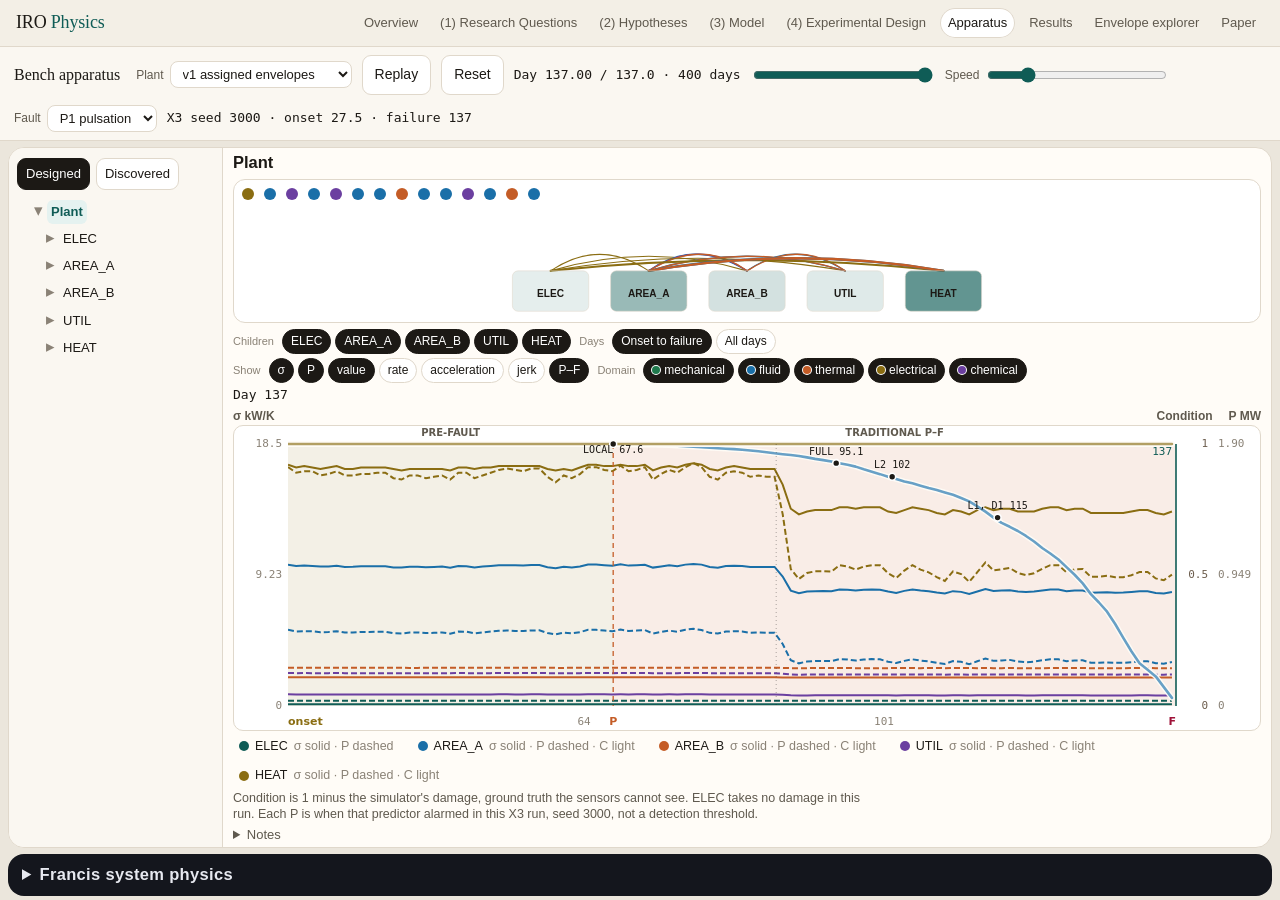
==== commit 488c2772: "Overlay the P-F condition curve on the apparatus chart The strip from 14e13cd rendered below the fol" ====
--- a/site/bench.html
+++ b/site/bench.html
@@ -4,7 +4,7 @@
   <meta charset="utf-8">
   <meta name="viewport" content="width=device-width, initial-scale=1">
   <title>Apparatus · IRO Physics</title>
-  <link rel="stylesheet" href="css/site.css">
+  <link rel="stylesheet" href="css/site.css?v=20261120">
 </head>
 <body class="app">
   <header class="top" data-page="bench.html"></header>
@@ -20,7 +20,7 @@
     <section class="pane v2-graph" id="v2graph" aria-label="v2 envelope graph"></section>
     <aside class="v2-detail" id="v2detail"></aside>
   </main>
-  <script type="module" src="js/nav.js"></script>
-  <script type="module" src="js/bench.js"></script>
+  <script type="module" src="js/nav.js?v=20261120"></script>
+  <script type="module" src="js/bench.js?v=20261120"></script>
 </body>
 </html>
--- a/site/css/site.css
+++ b/site/css/site.css
@@ -140,8 +140,8 @@
 .sigma-check { margin: 4px 0 8px; color: var(--muted); font-size: 12.5px; }
 .plant-sigma { margin: 0 0 10px; color: var(--muted); font-size: 13px; max-width: 88ch; }
 
-.board-root { height: 100%; min-height: 0; }
-.board { display: flex; height: 100%; min-height: 0; }
+.board-root { height: auto; min-height: 0; }
+.board { display: flex; height: auto; min-height: 0; align-items: flex-start; }
 .board-nav {
   width: 214px;
   flex: none;
@@ -152,7 +152,8 @@
 }
 .board-nav .seg { margin-bottom: 8px; flex-wrap: wrap; align-items: flex-start; }
 .board-nav .btn { padding: 5px 8px; font-size: 13px; }
-.diagram svg { width: 100%; height: 120px; display: block; }
+.diagram { flex: 1; min-height: 0; }
+.diagram svg { width: 100%; height: 100%; display: block; }
 .nav-list { list-style: none; margin: 0; padding: 0 0 0 12px; }
 .nav-list > li { margin: 1px 0; }
 .nav-pick, .twist {
@@ -167,9 +168,9 @@
 .nav-pick { text-align: left; padding: 2px 4px; border-radius: 6px; font-size: 13px; }
 .nav-pick[aria-current="true"] { background: var(--teal-soft); color: var(--teal); font-weight: 700; }
 .board-main {
-  flex: 1; min-width: 0; min-height: 0; overflow: auto;
+  flex: 1; min-width: 0; min-height: 0; overflow: visible;
   display: flex; flex-direction: column;
-  padding: 8px 12px 12px;
+  padding: 6px 12px 8px;
 }
 .now-read { margin: 0 0 4px; font-family: var(--mono); font-size: 13px; color: var(--ink); min-height: 1.2em; }
 .board-main .ex-note { margin: 4px 0 8px; font-size: 13px; }
@@ -177,8 +178,18 @@
 .crumbs button { border: 0; background: transparent; font: inherit; color: var(--teal); cursor: pointer; padding: 0; }
 .crumbs button[aria-current="page"] { color: var(--ink); font-weight: 700; cursor: default; }
 .crumbs span { color: var(--faint); }
-.board-top { border: 1px solid var(--line); border-radius: 12px; background: #fff; padding: 8px 8px 0; margin-bottom: 8px; }
-.port-row { display: flex; flex-wrap: wrap; gap: 4px 8px; min-height: 18px; }
+.board-top {
+  height: 30vh; min-height: 200px;
+  display: flex; flex-direction: column;
+  border: 1px solid var(--line); border-radius: 12px; background: #fff;
+  padding: 6px 8px 4px; margin-bottom: 6px;
+}
+.port-row { display: flex; flex-wrap: nowrap; gap: 6px; overflow-x: auto; height: 22px; flex: none; }
+.port-dot {
+  width: 16px; height: 16px; border: 0; border-radius: 50%; padding: 0;
+  background: transparent; cursor: pointer; flex: none;
+}
+.port-dot i { width: 12px; height: 12px; border-radius: 50%; display: block; }
 .port-chip, .chip-btn {
   display: inline-flex; align-items: center; gap: 4px;
   border: 1px solid var(--line); background: #fff; color: var(--ink);
@@ -190,15 +201,19 @@
 .port-note { min-height: 0; margin: 4px 0; }
 .port-note:empty { display: none; }
 .diagram g { cursor: pointer; }
-.filters { display: flex; flex-direction: column; gap: 6px; margin: 4px 0 8px; }
-.filter-row { display: flex; flex-wrap: wrap; gap: 6px 8px; align-items: center; }
-.filter-row > span { font-size: 11px; color: var(--faint); min-width: 62px; }
-.filter-row > div { display: flex; flex-wrap: wrap; gap: 4px; }
-.axis-labels { display: flex; justify-content: space-between; font-size: 12px; color: var(--muted); font-weight: 650; }
-.chart-stage { position: relative; flex: 1 1 180px; min-height: 160px; height: auto; }
+.filters { display: flex; flex-direction: column; gap: 4px; margin: 4px 0; flex: none; }
+.filter-row { display: flex; flex-wrap: nowrap; gap: 6px 8px; align-items: center; overflow-x: auto; }
+.filter-row > span { font-size: 11px; color: var(--faint); flex: none; }
+.filter-row > div { display: flex; flex-wrap: nowrap; gap: 4px; }
+.axis-labels { display: flex; justify-content: space-between; gap: 12px; font-size: 12px; color: var(--muted); font-weight: 650; }
+.axis-right-group { display: flex; gap: 16px; }
+.axis-right-group span:empty { display: none; }
+.pf-note { margin: 2px 0 4px; color: var(--muted); font-size: 12.5px; line-height: 1.35; max-width: 92ch; }
+.pf-note[hidden] { display: none; }
+.chart-stage { position: relative; flex: 1 1 auto; height: 45vh; min-height: 280px; }
 .chart-stage canvas { width: 100%; height: 100%; display: block; background: #fff; border: 1px solid var(--line); border-radius: 10px; }
 .readout {
-  position: absolute; z-index: 2; max-width: 240px;
+  position: absolute; z-index: 2; max-width: 280px;
   background: #fff; border: 1px solid var(--line); border-radius: 8px;
   padding: 6px 8px; font-size: 12px; color: var(--ink);
   box-shadow: var(--shadow); pointer-events: none;
@@ -208,7 +223,10 @@
 .readout i { width: 8px; height: 8px; border-radius: 50%; display: block; flex: none; }
 .scale-note { margin: 4px 0; color: var(--muted); font-size: 12.5px; }
 .scale-note:empty { display: none; }
-.trace-legend { list-style: none; display: flex; flex-wrap: wrap; gap: 6px 12px; margin: 6px 0; padding: 0; }
+.trace-legend { list-style: none; display: flex; flex-wrap: wrap; gap: 4px 12px; margin: 4px 0 2px; padding: 0; flex: none; }
+.board-notes { margin: 4px 0 8px; flex: none; }
+.board-notes summary { cursor: pointer; color: var(--muted); font-size: 13px; }
+.board-notes .ex-note { margin: 6px 0; }
 .trace-legend button { border: 0; background: transparent; font: inherit; font-size: 12.5px; color: var(--ink); cursor: pointer; display: inline-flex; gap: 6px; align-items: center; }
 .trace-legend button[aria-pressed="true"] { font-weight: 700; }
 .trace-legend i { width: 10px; height: 10px; border-radius: 50%; display: block; }
@@ -225,18 +243,19 @@
   .board-nav.open { transform: none; }
   .nav-backdrop { display: block; position: fixed; inset: 0; background: rgba(28, 25, 21, 0.28); z-index: 25; }
   .nav-backdrop[hidden] { display: none; }
-  .chart-stage { height: 240px; }
+  .chart-stage { height: 45vh; min-height: 280px; }
+  .board-top { height: 30vh; min-height: 180px; }
 }
 .bench-column {
-  flex: 1;
+  flex: none;
   min-height: 0;
   display: flex;
   flex-direction: column;
-  overflow: auto;
+  overflow: visible;
   padding: 10px;
   gap: 10px;
 }
-.envelope-stage { flex: 1 1 auto; min-height: 0; overflow: hidden; }
+.envelope-stage { flex: none; min-height: 0; overflow: visible; height: auto; }
 .francis-fold {
   flex: none;
   background: #14161d;
@@ -253,10 +272,53 @@
 .francis-body { height: 680px; }
 .francis-body .physics { height: 100%; }
 @media (max-width: 1100px) {
-  #envelope .board { height: 100%; min-height: 0; }
+  #envelope .board { height: auto; min-height: 0; }
 }
 .pane .nest-root { height: 100%; overflow: auto; padding: 10px 12px 28px; }
 @media (min-width: 1100px) {
+  body.app {
+    height: 100vh;
+    max-height: 100vh;
+    overflow: hidden;
+  }
+  body.app .top { padding: 8px 16px; }
+  .bench-bar { padding: 6px 12px; gap: 8px; }
+  .bench-bar input[type="range"] { width: 128px; }
+  .bench-column {
+    flex: 1 1 auto;
+    min-height: 0;
+    overflow: hidden;
+    padding: 6px 8px 4px;
+    gap: 6px;
+  }
+  .envelope-stage,
+  .envelope-stage.pane {
+    flex: 1 1 auto;
+    min-height: 0;
+    height: auto;
+    overflow: hidden;
+    display: flex;
+    flex-direction: column;
+  }
+  .board-root { flex: 1 1 auto; min-height: 0; height: auto; display: flex; flex-direction: column; }
+  #envelope .board { flex: 1 1 auto; height: auto; min-height: 0; align-items: stretch; }
+  .board-nav { max-height: 100%; }
+  .board-main { height: 100%; overflow: hidden; padding: 2px 10px 2px; }
+  .board-top {
+    flex: 0 1 18vh;
+    height: auto;
+    min-height: 128px;
+    max-height: 188px;
+    margin-bottom: 4px;
+  }
+  .crumbs { margin: 0 0 4px; }
+  .filters { margin: 2px 0; }
+  .now-read { margin: 0 0 2px; }
+  .chart-stage { flex: 1 1 auto; height: auto; min-height: 220px; }
+  .trace-legend { margin: 2px 0 0; }
+  .pf-note { margin: 1px 0 2px; }
+  .board-notes { margin: 0; }
+  .francis-fold summary { padding: 8px 14px; }
   body.app #v1views #envelope { flex: 1 1 auto; }
 }
 @media (max-width: 720px) {
@@ -458,7 +520,7 @@
 }
 
 /* Bench */
-body.app { height: 100vh; overflow: hidden; display: flex; flex-direction: column; background: #ebe6dc; }
+body.app { min-height: 100vh; height: auto; overflow: visible; display: flex; flex-direction: column; background: #ebe6dc; }
 body.app .top { flex: none; }
 .bench-bar {
   flex: none;
@@ -496,6 +558,7 @@
   overflow: hidden;
 }
 .pane-scroll { overflow: auto; display: flex; flex-direction: column; height: 100%; }
+.envelope-stage.pane { overflow: visible; height: auto; flex: none; }
 
 .physics {
   background: #14161d;
@@ -720,7 +783,7 @@
 .asset { cursor: pointer; }
 
 @media (max-width: 1100px) {
-  body.app { height: 100dvh; overflow: hidden; }
+  body.app { height: auto; min-height: 100vh; overflow: visible; }
   .split { flex-direction: column; overflow: auto; }
   .pane { flex: none; min-height: 0; }
   .env-stage { min-height: 280px; height: auto; }
@@ -742,3 +805,58 @@
 
 .prose .math-display { overflow-x: auto; margin: 0.8em 0; }
 .prose .katex-display { margin: 0.6em 0; overflow-x: auto; overflow-y: hidden; }
+
+/* The apparatus has to show the whole chart at 1280×800. Later base rules
+   set height:auto and overflow:visible, so this block stays last. */
+@media (min-width: 1100px) {
+  body.app {
+    height: 100vh;
+    max-height: 100vh;
+    min-height: 0;
+    overflow: hidden;
+  }
+  body.app .bench-column {
+    flex: 1 1 auto;
+    min-height: 0;
+    overflow: hidden;
+  }
+  body.app .envelope-stage.pane {
+    flex: 1 1 auto;
+    min-height: 0;
+    height: auto;
+    overflow: hidden;
+    display: flex;
+    flex-direction: column;
+  }
+  body.app .board-root {
+    flex: 1 1 auto;
+    min-height: 0;
+    height: auto;
+    display: flex;
+    flex-direction: column;
+  }
+  body.app #envelope .board {
+    flex: 1 1 auto;
+    min-height: 0;
+    height: auto;
+    align-items: stretch;
+  }
+  body.app .board-main {
+    flex: 1 1 auto;
+    align-self: stretch;
+    height: auto;
+    min-height: 0;
+    max-height: none;
+    overflow: hidden;
+  }
+  body.app .board-top {
+    flex: 0 1 16vh;
+    min-height: 112px;
+    max-height: 160px;
+  }
+  body.app .chart-stage {
+    flex: 1 1 0;
+    height: auto;
+    min-height: 0;
+  }
+}
